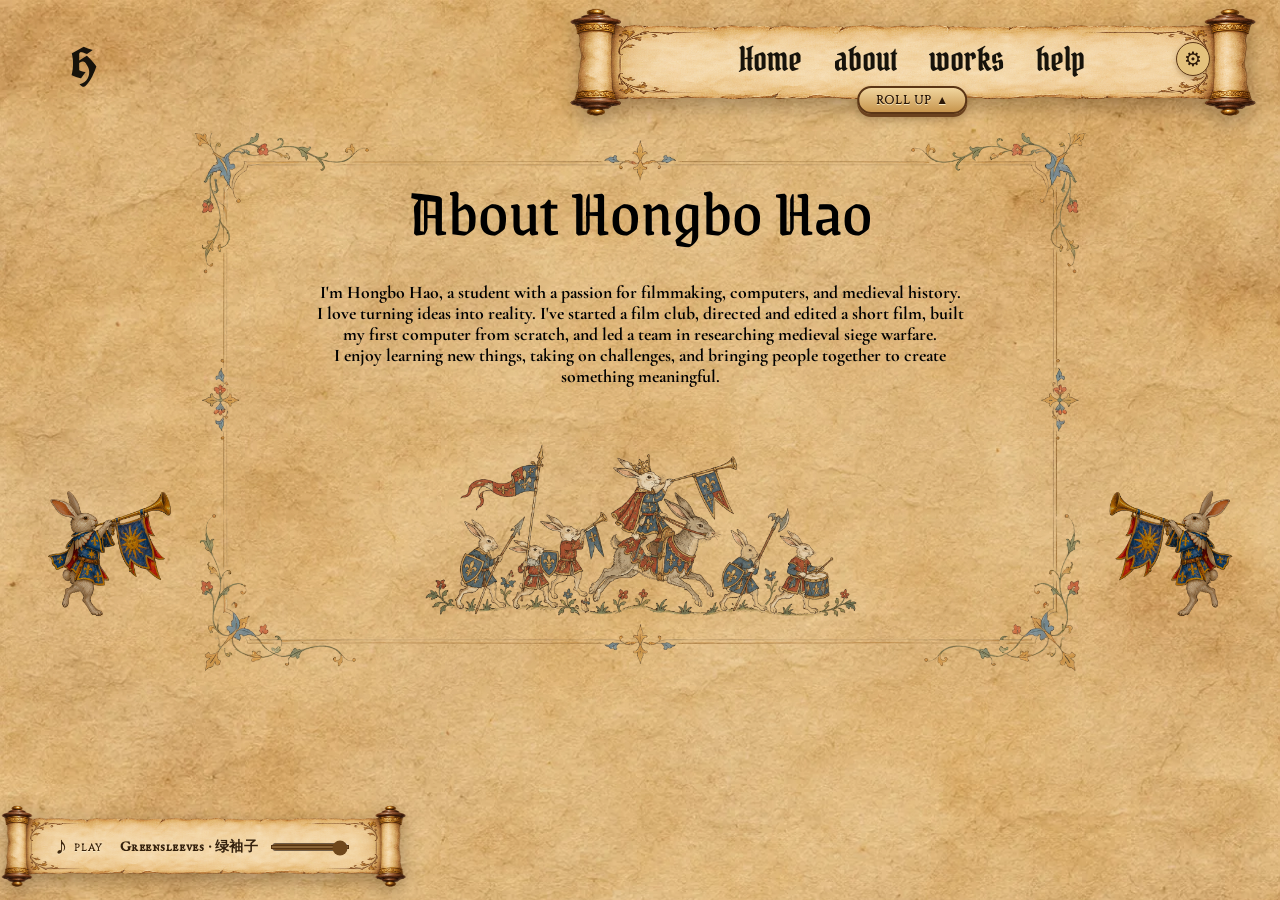
==== about.html @ 6d717a1a "Correct the Chinese name to Hongbo Hao" ====
<!doctype html>
<html lang="en"><head><meta charset="utf-8"><meta name="viewport" content="width=device-width, initial-scale=1"><title>About Hongbo Hao — Hongbo Hao</title><link rel="stylesheet" href="fonts.css"><link rel="stylesheet" href="styles.css?v=i18n-1"><script src="app.js?v=i18n-2" defer></script><link rel="icon" href="data:,"></head><body><a class="skip" href="#main">Skip to content</a><main id="main" class="page about"><div class="layer-123" data-node-id="25:239" data-name="Abuot">
      <div class="layer-124" data-node-id="25:240" data-name="33f301a4-1a51-49df-baac-290628748e28 1">
        <img alt="" class="layer-125" src="assets/611af.png" />
      </div>
      <nav aria-label="Main navigation"><a href="index.html" >Home</a><a href="about.html" aria-current="page">about</a><a href="works.html" >works</a><a href="help.html">help</a></nav>
      <h1 class="layer-127" data-node-id="25:242">
        About Hongbo Hao
      </h1>
      <p class="layer-128" data-node-id="25:243">
        CHAPTER I
      </p>
      <a class="monogram" href="index.html" aria-label="Hongbo Hao home">H</a>
      <div class="layer-130" data-node-id="25:245">
        <p class="layer-131">I'm Hongbo Hao, a student with a passion for filmmaking, computers, and medieval history.</p>
        <p class="layer-132">I love turning ideas into reality. I've started a film club, directed and edited a short film, built my first computer from scratch, and led a team in researching medieval siege warfare.</p>
        <p class="layer-133">I enjoy learning new things, taking on challenges, and bringing people together to create something meaningful.</p>
      </div>
      <div class="layer-134" data-node-id="25:246" data-name="048baac0-df72-4fe8-9746-76640566ebc2 1">
        <img alt="" class="layer-135" src="assets/a1c9e.png" />
      </div>
      <div class="layer-136" data-node-id="35:11" data-name="6d889ccf-bd89-4c49-9897-ac952f606859 1">
        <img alt="" class="layer-137" src="assets/65a6f.png" />
      </div>
      <div class="layer-138" data-node-id="35:15">
        <div class="layer-139">
          <div class="layer-140" data-name="6d889ccf-bd89-4c49-9897-ac952f606859 2">
            <img alt="" class="layer-141" src="assets/65a6f.png" />
          </div>
        </div>
      </div>
    </div></main><dialog id="project-dialog"><button class="close" aria-label="Close project">×</button><h2></h2><p></p><p class="note">More project material has not been supplied.</p></dialog></body></html>
---- fonts.css ----
@font-face {
  font-family: 'Cinzel';
  font-style: normal;
  font-weight: 400;
  src: url(assets/font-1.ttf) format('truetype');
}
@font-face {
  font-family: 'Cinzel Decorative';
  font-style: normal;
  font-weight: 400;
  src: url(assets/font-2.ttf) format('truetype');
}
@font-face {
  font-family: 'Cinzel Decorative';
  font-style: normal;
  font-weight: 700;
  src: url(assets/font-3.ttf) format('truetype');
}
@font-face {
  font-family: 'Cormorant Garamond';
  font-style: normal;
  font-weight: 700;
  src: url(assets/font-4.ttf) format('truetype');
}
@font-face {
  font-family: 'EB Garamond';
  font-style: normal;
  font-weight: 700;
  src: url(assets/font-5.ttf) format('truetype');
}
@font-face {
  font-family: 'Grenze';
  font-style: normal;
  font-weight: 700;
  src: url(assets/font-6.ttf) format('truetype');
}
@font-face {
  font-family: 'Grenze Gotisch';
  font-style: normal;
  font-weight: 400;
  src: url(assets/font-7.ttf) format('truetype');
}
@font-face {
  font-family: 'Grenze Gotisch';
  font-style: normal;
  font-weight: 700;
  src: url(assets/font-8.ttf) format('truetype');
}
@font-face {
  font-family: 'IM Fell English SC';
  font-style: normal;
  font-weight: 400;
  src: url(assets/font-9.ttf) format('truetype');
}
@font-face {
  font-family: 'Pirata One';
  font-style: normal;
  font-weight: 400;
  src: url(assets/font-10.ttf) format('truetype');
}
@font-face {
  font-family: 'UnifrakturCook';
  font-style: normal;
  font-weight: 700;
  src: url(assets/font-11.ttf) format('truetype');
}
---- styles.css ----
@import url('layers.css');
:root{--parchment:#e9d9b8;--edge:#d2b88f;--ink:#17130b;--gold:#86632a}*{box-sizing:border-box}html{background:var(--edge);scroll-behavior:smooth}body{margin:0;color:var(--ink)}p,h1,h2{margin:0}a{color:inherit;text-decoration:none}button,input{font:inherit}button,a,label{touch-action:manipulation}a:focus-visible,button:focus-visible,input:focus-visible{outline:3px solid #5a3516;outline-offset:5px}button{cursor:pointer}img{user-select:none}.page{container-type:inline-size;position:relative;width:100%;max-width:1800px;margin:auto;overflow:hidden;height:55.555556vw;max-height:1000px}.page>div:first-child{height:100%;background:linear-gradient(var(--edge),var(--parchment) 50%,var(--edge))}.page.home>div:first-child{background:linear-gradient(var(--parchment),var(--edge))}.page.film{height:104.166667vw;max-height:1875px}nav{position:absolute;z-index:3;display:flex;gap:2.8cqw;top:3.61cqw;right:7.1cqw;font:3.333333cqw 'Pirata One',serif;line-height:1.15}nav a:hover{text-decoration:underline;text-underline-offset:6px}.monogram{position:absolute;z-index:3;left:5.55cqw;top:2.77cqw;font:700 3.333333cqw 'UnifrakturCook',serif}.works nav{top:.97cqw}.works .monogram{top:.55cqw;left:3.47cqw}.home h1,.home [data-node-id="25:198"]{-webkit-text-stroke:.22cqw #fff;paint-order:stroke fill}.home [data-node-id="25:199"]{z-index:4}.home [data-node-id="25:199"]:hover{text-decoration:underline}.home-help-link{position:absolute;z-index:5;right:5.5cqw;bottom:3.1cqw;padding:.75cqw 1.1cqw;border:1px solid #5a3516;background:#ead8b2e8;font:700 clamp(11px,.9cqw,16px)/1.2 'Cinzel',serif;letter-spacing:.05em;box-shadow:0 6px 18px #56391220}.home-help-link:hover{background:#f2e4c6;text-decoration:underline;text-underline-offset:4px}.work-link{position:absolute;z-index:3;left:1%;width:98%;height:17.014cqw;border:0;background:transparent}.work-link:hover{background:#fff1}.work-one{top:4.792cqw}.work-two{top:21.806cqw}.work-three{top:38.819cqw}.works [data-node-id="25:259"] img,.works [data-node-id="25:260"] img,.works [data-node-id="25:261"] img{width:auto;height:auto;max-width:none;transform:scale(calc(100 / 1440));transform-origin:left center}
/* The SVG's intrinsic 101 × 16 geometry is preserved; its wrapper scales with the page. */
.works [data-node-id="25:259"],.works [data-node-id="25:260"],.works [data-node-id="25:261"]{scale:1}.works [data-node-id="25:259"] img,.works [data-node-id="25:260"] img,.works [data-node-id="25:261"] img{transform:none}
.video-trigger{position:absolute;z-index:5;left:45.3%;top:30.5cqw;width:9.4cqw;height:9.4cqw;border-radius:50%;border:0;background:transparent}.video-trigger:hover{box-shadow:0 0 0 4px #b98f40}.film [data-node-id="35:18"]{z-index:5}.skip{position:fixed;left:16px;top:-100px;z-index:20;background:#fff;padding:12px}.skip:focus{top:16px}.sr-only{position:absolute;width:1px;height:1px;overflow:hidden;clip-path:inset(50%)}dialog{max-width:min(720px,90vw);border:2px solid var(--gold);padding:36px;background:var(--parchment);box-shadow:0 20px 80px #0005;color:var(--ink)}dialog::backdrop{background:#1b150dd0}dialog h2{font:700 36px 'Grenze Gotisch',serif;margin:0 32px 14px 0}dialog p{font:20px/1.5 'Cormorant Garamond',serif;margin:12px 0}.close{position:absolute;right:12px;top:8px;border:0;background:transparent;font-size:32px}.note{opacity:.7}.file-label{display:inline-block;padding:12px 18px;border:1px solid var(--gold);cursor:pointer;font:18px 'Cinzel',serif}.file-label input{display:block;margin-top:12px;max-width:100%;font:14px system-ui}video{width:100%;margin-top:20px;background:#000;max-height:60vh}
@media(max-width:640px){
 .page{height:auto;min-height:100svh;max-height:none;overflow:hidden}.page>div:first-child{position:relative;height:100%;min-height:inherit}.page nav{top:22px;right:22px;gap:22px;font-size:26px}.page .monogram{left:22px;top:18px;font-size:32px}
 .home{height:calc(88cqw + 180px)}.home>div:first-child{padding-top:90px}.home>div:first-child>div{margin-top:90px}.home h1{top:calc(90px + 20cqw);width:98%;font-size:0}.home h1 span{font-size:9.7cqw}.home h1 span:nth-child(2){letter-spacing:3cqw}.home [data-node-id="25:198"]{top:calc(90px + 34cqw);font-size:3.5cqw;width:96%;letter-spacing:.15cqw}.home [data-node-id="25:199"]{top:calc(110px + 52cqw);font-size:14px;width:90%;letter-spacing:1px;min-height:44px;padding:10px}
 .about{height:780px}.about [data-node-id="25:243"]{top:93px;font-size:15px;width:80%;height:auto}.about [data-node-id="25:242"]{top:142px;font-size:46px;width:90%;height:auto}.about [data-node-id="25:245"]{top:224px;font-size:20px;line-height:1.4;width:76%;height:auto}.about [data-node-id="25:245"] p{line-height:1.4;margin-bottom:12px}.about [data-node-id="25:240"]{top:130px;width:98%;height:610px}.about [data-node-id="25:240"] img{object-fit:fill}.about [data-node-id="25:246"]{top:590px;width:76%;height:auto;aspect-ratio:529/226}.about [data-node-id="35:11"],.about [data-node-id="35:15"]{top:655px;width:65px;height:65px}.about [data-node-id="35:11"]{left:0}.about [data-node-id="35:15"]{left:auto;right:0}.about [data-node-id="35:15"]>div>div{width:65px;height:65px}
 .works{height:930px}.works [data-node-id="25:250"],.works [data-node-id="25:249"],.works [data-node-id="25:248"]{width:100%;height:270px;left:0}.works [data-node-id="25:250"]{top:90px}.works [data-node-id="25:249"]{top:360px}.works [data-node-id="25:248"]{top:630px}.works [data-node-id="25:250"] img,.works [data-node-id="25:249"] img,.works [data-node-id="25:248"] img{object-fit:fill}.works h2{width:78%;font-size:28px;height:auto}.works [data-node-id="25:253"]{top:150px}.works [data-node-id="25:254"]{top:420px}.works [data-node-id="25:255"]{top:690px}.works p{width:76%;font-size:14px;line-height:1.5;height:auto;left:50%}.works [data-node-id="25:256"]{top:234px}.works [data-node-id="25:257"]{top:504px}.works [data-node-id="25:258"]{top:774px}.work-link{height:270px}.work-one{top:90px}.work-two{top:360px}.work-three{top:630px}.works [data-node-id="25:259"],.works [data-node-id="25:260"],.works [data-node-id="25:261"]{left:auto;right:35px;width:101px}.works [data-node-id="25:259"]{top:126px}.works [data-node-id="25:260"]{top:396px}.works [data-node-id="25:261"]{top:666px}
 .film{height:1240px;max-height:none}.film [data-node-id="25:263"]{top:95px;font-size:40px;line-height:1.1;width:85%;height:auto}.film [data-node-id="25:267"]{top:195px;font-size:14px;line-height:1.4;width:80%;height:auto}.film [data-node-id="25:267"] span{letter-spacing:normal}.film [data-node-id="25:274"]{top:245px;left:5%;width:90%;height:auto;aspect-ratio:917/505}.video-trigger{top:calc(245px + 18cqw);left:43.5%;width:13cqw;height:13cqw}.film [data-node-id="35:18"]{top:30px;left:58px;font-size:24px;width:70px;height:40px}.film [data-node-id="35:17"]{top:43px;left:24px;width:68px;height:45px}.film [data-node-id="35:17"]>div>div{width:68px;height:45px}.film [data-node-id="37:2"],.film [data-node-id="37:3"]{top:430px;width:70px;height:70px}.film [data-node-id="37:2"]{left:8px}.film [data-node-id="37:3"]{left:auto;right:8px}.film [data-node-id="37:3"]>div>div{width:70px;height:70px}.film [data-node-id="25:264"],.film [data-node-id="25:265"],.film [data-node-id="25:266"]{width:96%;height:300px;left:50%}.film [data-node-id="25:264"]{top:460px}.film [data-node-id="25:265"]{top:680px}.film [data-node-id="25:266"]{top:900px}.film [data-node-id="25:268"],.film [data-node-id="25:269"],.film [data-node-id="25:270"]{font-size:18px;letter-spacing:2px;width:80%;height:auto}.film [data-node-id="25:268"]{top:552px}.film [data-node-id="25:269"]{top:772px}.film [data-node-id="25:270"]{top:992px}.film [data-node-id="25:271"],.film [data-node-id="25:272"],.film [data-node-id="25:273"]{font:17px/1.4 'IM FELL English SC',serif;letter-spacing:.6px;width:74%;height:auto}.film [data-node-id="25:271"]{top:585px}.film [data-node-id="25:272"]{top:805px}.film [data-node-id="25:273"]{top:1025px}.film [data-node-id="25:271"] span{letter-spacing:.6px;line-height:1.4}.film [data-node-id="25:280"],.film [data-node-id="25:289"],.film [data-node-id="25:306"]{position:relative;top:810px}.film [data-node-id="25:280"]>*,.film [data-node-id="25:289"]>*,.film [data-node-id="25:306"]>*{margin-top:810px}
}
@media(prefers-reduced-motion:reduce){html{scroll-behavior:auto}}
/* Match the regular weight used by the design's project titles. */
.works h2{font-weight:400}.film [data-node-id="25:271"]{font-weight:400}.film [data-node-id="25:267"] span{letter-spacing:normal}
.home>div:first-child{overflow:hidden}
@media(max-width:640px){
 .home>div:first-child{padding-top:0}.home>div:first-child>div{margin-top:90px}.home nav,.home .monogram{margin-top:0}.home h1{top:calc(90px + 20cqw)}
 .about{height:920px}.about [data-node-id="25:240"]{height:740px}.about [data-node-id="25:242"]{top:195px;font-size:42px}.about [data-node-id="25:245"]{top:270px;font-size:19px}.about [data-node-id="25:246"]{top:700px}.about [data-node-id="35:11"],.about [data-node-id="35:15"]{top:755px}
 .works [data-node-id="25:250"],.works [data-node-id="25:249"],.works [data-node-id="25:248"]{height:480px}.works [data-node-id="25:250"]{top:-20px}.works [data-node-id="25:249"]{top:250px}.works [data-node-id="25:248"]{top:520px}.works [data-node-id="25:259"]{top:135px}.works [data-node-id="25:260"]{top:405px}.works [data-node-id="25:261"]{top:675px}.works [data-node-id="25:253"]{top:165px}.works [data-node-id="25:254"]{top:435px}.works [data-node-id="25:255"]{top:705px}.works h2{font-size:26px}
 .page.film{height:1240px;max-height:none}.film [data-node-id="25:264"],.film [data-node-id="25:265"],.film [data-node-id="25:266"]{height:430px}.film [data-node-id="25:264"]{top:400px}.film [data-node-id="25:265"]{top:620px}.film [data-node-id="25:266"]{top:840px}.film [data-node-id="25:264"] img,.film [data-node-id="25:265"] img,.film [data-node-id="25:266"] img{object-fit:fill}
 .film [data-node-id="25:280"],.film [data-node-id="25:289"],.film [data-node-id="25:306"]{position:static}.film [data-node-id="25:280"]>*,.film [data-node-id="25:289"]>*,.film [data-node-id="25:306"]>*{margin-top:0}
}
@media(max-width:640px){
 .home>div:first-child{top:max(120px,20vh);height:55.56cqw;min-height:0;overflow:hidden;background:transparent!important}.home>div:first-child>div{margin-top:0}.home{background:linear-gradient(var(--parchment),var(--edge))}.home h1{top:20cqw}.home [data-node-id="25:198"]{top:34cqw}.home [data-node-id="25:199"]{top:calc(max(120px,20vh) + 60cqw)}
}
@media(max-width:360px){.about{height:1030px}.about [data-node-id="25:240"]{height:850px}.about [data-node-id="25:242"]{font-size:36px}.about [data-node-id="25:246"]{top:805px}.about [data-node-id="35:11"],.about [data-node-id="35:15"]{top:850px}.film [data-node-id="25:271"],.film [data-node-id="25:272"],.film [data-node-id="25:273"]{font-size:15px;line-height:1.35}.works h2{font-size:23px}.works p{font-size:13px}}
@media(max-width:640px){.home>div:first-child{top:max(100px,14vh);transform:scale(1.5);transform-origin:50% 0}.home [data-node-id="25:199"]{top:calc(max(100px,14vh) + 90cqw)}}
@media(max-width:640px){
 .film [data-node-id="25:282"]{top:calc(1240px - 22.222cqw)}.film [data-node-id="25:283"]{top:calc(1240px - 4.375cqw)}.film [data-node-id="25:284"]{top:calc(1240px - 29.236cqw)}.film [data-node-id="25:291"]{top:calc(1240px - 21.181cqw)}.film [data-node-id="25:292"]{top:calc(1240px - 29.514cqw)}.film [data-node-id="25:293"]{top:calc(1240px - 4.306cqw)}.film [data-node-id="25:307"]{top:calc(1240px - 6.25cqw)}.film [data-node-id="25:308"],.film [data-node-id="25:310"],.film [data-node-id="25:311"]{top:calc(1240px - 4.931cqw)}.film [data-node-id="25:309"]{top:calc(1240px - 4.861cqw)}
 .film [data-node-id="25:296"]{top:110px;height:380px}.film [data-node-id="25:297"]{top:490px}.film [data-node-id="25:295"]{top:506px}.film [data-node-id="25:298"]{top:545px;height:300px}.film [data-node-id="25:299"]{top:845px;height:280px}.film [data-node-id="25:314"]{top:110px;height:380px}.film [data-node-id="25:315"]{top:490px}.film [data-node-id="25:313"]{top:507px}.film [data-node-id="25:316"]{top:550px;height:300px}.film [data-node-id="25:317"]{top:850px;height:275px}.film [data-node-id="25:314"]>div>div,.film [data-node-id="25:316"]>div>div,.film [data-node-id="25:317"]>div>div{height:inherit}.film [data-node-id="25:314"]>div,.film [data-node-id="25:316"]>div,.film [data-node-id="25:317"]>div{height:100%}
}

/* How I can help page */
.help-page{min-height:100vh;background:linear-gradient(180deg,var(--edge),var(--parchment) 16%,#efe2c7 72%,var(--edge));padding:150px clamp(24px,7vw,120px) 72px;position:relative;overflow:hidden}
.help-page::before,.help-page::after{content:"";position:absolute;width:290px;height:290px;border:2px solid #6d4b20;border-radius:50%;opacity:.16;pointer-events:none}.help-page::before{top:-150px;left:-100px;box-shadow:0 0 0 28px transparent,0 0 0 30px #6d4b20}.help-page::after{right:-120px;bottom:-170px;box-shadow:0 0 0 28px transparent,0 0 0 30px #6d4b20}
.help-page nav{position:absolute;top:50px;right:clamp(24px,7vw,120px);font-size:clamp(25px,3vw,48px)}.help-page .monogram{top:42px;left:clamp(24px,7vw,120px);font-size:clamp(32px,3vw,48px)}
.help-hero{max-width:1050px;margin:0 auto 70px;text-align:center;position:relative;z-index:1}.help-kicker{font:700 clamp(14px,1.3vw,19px) 'Cinzel',serif;letter-spacing:.24em;margin-bottom:20px}.help-hero h1{font:700 clamp(58px,8vw,122px)/.9 'Grenze Gotisch',serif;letter-spacing:.015em;margin-bottom:28px}.help-intro,.help-intro-zh{max-width:760px;margin:0 auto;font:clamp(20px,2vw,30px)/1.35 'IM FELL English SC',serif}.help-intro-zh{margin-top:10px;font-family:'Noto Serif SC','SimSun',serif;font-size:clamp(16px,1.5vw,23px)}
.help-offers{max-width:1180px;margin:0 auto;display:grid;gap:34px;position:relative;z-index:1}.help-card{border:1px solid #80602f;background:#ead8b2cc;box-shadow:0 18px 50px #5639121a;padding:clamp(28px,4vw,58px);display:grid;grid-template-columns:100px 1fr;column-gap:30px}.help-number{font:700 72px/1 'Grenze Gotisch',serif;color:#6d4b20;text-align:center}.help-card-heading{max-width:850px}.help-eyebrow{font:700 14px/1.4 'Cinzel',serif;letter-spacing:.13em;margin-bottom:12px}.help-card h2{font:700 clamp(38px,5vw,68px)/1 'Grenze Gotisch',serif;margin-bottom:20px}.help-summary{font:23px/1.45 'Cormorant Garamond',serif;max-width:800px}.help-summary[lang]{font-family:'Noto Serif SC','SimSun',serif;font-size:17px;margin-top:7px}
.help-card details{grid-column:2;margin-top:28px;border-top:1px solid #9c7b49;padding-top:20px}.help-card summary{font:700 17px/1.5 'Cinzel',serif;letter-spacing:.04em;cursor:pointer;list-style:none;display:flex;justify-content:space-between;gap:16px}.help-card summary::-webkit-details-marker{display:none}.help-card summary::after{content:"+";font-size:26px;line-height:1}.help-card details[open] summary::after{content:"−"}.help-card summary span{font-family:'Noto Serif SC','SimSun',serif;font-weight:400;letter-spacing:0;margin-left:auto}.help-detail-grid{display:grid;grid-template-columns:1fr 1fr;gap:28px 42px;padding-top:30px}.help-detail-grid h3{font:700 16px/1.4 'Cinzel',serif;letter-spacing:.05em;margin:0 0 8px}.help-detail-grid p{font:18px/1.5 'Cormorant Garamond',serif}.help-detail-grid p[lang]{font:15px/1.7 'Noto Serif SC','SimSun',serif;margin-top:5px}
.help-footer{text-align:center;position:relative;z-index:1;margin:68px auto 0;font:22px/1.5 'IM FELL English SC',serif}.help-footer p[lang]{font:16px/1.6 'Noto Serif SC','SimSun',serif}.help-footer a{display:inline-block;margin-top:20px;border-bottom:1px solid;padding-bottom:4px;font:700 15px 'Cinzel',serif;letter-spacing:.06em}
@media(max-width:760px){.help-page{padding:110px 20px 50px}.help-page nav{top:24px;right:18px;gap:14px;font-size:21px}.help-page .monogram{top:18px;left:18px;font-size:30px}.help-hero{margin-bottom:42px}.help-card{grid-template-columns:48px 1fr;padding:25px 20px;column-gap:14px}.help-number{font-size:46px}.help-card details{grid-column:1/-1}.help-card summary{font-size:14px}.help-detail-grid{grid-template-columns:1fr;gap:24px}.help-summary{font-size:20px}.help-eyebrow{font-size:11px}.help-footer{margin-top:48px}}
@media(max-width:760px){
 .help-page{padding-left:16px;padding-right:16px}
 .help-page nav{left:70px;right:16px;top:24px;gap:10px;justify-content:flex-end;font-size:16px}
 .help-hero h1{font-size:48px;line-height:.95;overflow-wrap:anywhere}
 .help-intro{font-size:18px}.help-intro-zh{font-size:15px}
 .help-card{display:block;padding:24px 18px}.help-number{text-align:left;margin-bottom:8px}
 .help-card-heading,.help-card details{min-width:0}.help-card h2{font-size:36px;overflow-wrap:anywhere}
 .help-card details{margin-top:24px}.help-card summary{gap:8px}.help-card summary span{white-space:nowrap}
}
@media(max-width:640px){.home{height:calc(88cqw + 235px)}.home-help-link{right:50%;bottom:auto;top:calc(max(100px,14vh) + 90cqw + 58px);transform:translateX(50%);padding:10px 13px;font-size:12px;white-space:nowrap}}

/* Reuse the homepage sword as the site cursor; touch devices keep their native behavior. */
html,body,body *{cursor:url('assets/sword-cursor.png?v=user-sword-2') 3 3,default!important}

/* Collapsible medieval scroll navigation (open by default). */
.scroll-nav{position:absolute;z-index:14;top:8px;right:22px;width:clamp(430px,54vw,760px);height:112px;display:grid;place-items:center;transition:width .38s ease,height .38s ease;isolation:isolate}
.scroll-nav::before{content:"";position:absolute;inset:0;background:url('assets/nav-scroll.png') center/100% 100% no-repeat;filter:drop-shadow(0 8px 10px #27170655);z-index:-1}
.page .scroll-nav nav,.help-page .scroll-nav nav{position:static;display:flex;justify-content:center;align-items:center;gap:clamp(20px,2.5vw,42px);padding:0 11% 8px;font:clamp(24px,2.6vw,40px)/1 'Pirata One',serif;opacity:1;visibility:visible;transition:opacity .18s ease .18s;white-space:nowrap}
.scroll-nav-toggle{position:absolute;left:50%;bottom:6px;transform:translateX(-50%);border:2px solid #5a3516;border-radius:18px;background:linear-gradient(#f1d69f,#c7954d);color:#2b1808;padding:6px 16px;font:700 12px/1 'Noto Serif SC','Cinzel',serif;letter-spacing:.08em;white-space:nowrap;box-shadow:0 3px 0 #6b421e,0 6px 10px #2a17063d;text-shadow:0 1px #f8e7bd;transition:filter .18s ease,transform .18s ease}
.scroll-nav-toggle:hover{filter:brightness(1.1);transform:translateX(-50%) translateY(-1px)}
.scroll-nav-toggle:active{transform:translateX(-50%) translateY(2px);box-shadow:0 1px 0 #6b421e,0 3px 6px #2a170638}
.language-settings-button{position:absolute;z-index:5;right:7%;top:34px;width:34px;height:34px;border:1px solid #5a3516;border-radius:50%;background:#e4c27d;color:#2b1808;display:grid;place-items:center;padding:0;font-size:20px;line-height:1;box-shadow:0 2px 5px #2a170640;transition:transform .18s ease,filter .18s ease}
.language-settings-button:hover{filter:brightness(1.1);transform:rotate(22deg)}
.language-menu{position:absolute;right:4%;top:78px;z-index:20;width:190px;padding:14px;border:2px solid #6b421e;background:#ead4a3 url('assets/aged-paper-user.webp?v=paper-bg-4') center/cover;color:#2b1808;box-shadow:0 10px 24px #1d100752;text-align:center}
.language-menu[hidden]{display:none}.language-menu strong{display:block;margin-bottom:10px;font:700 13px 'Noto Serif SC','Cinzel',serif}.language-menu button{width:48%;border:1px solid #765326;background:#f0ddb3;color:#33200d;padding:7px 5px;font:700 13px 'Noto Serif SC','Cinzel',serif}.language-menu button+button{margin-left:4%}.language-menu button.is-active{background:#6a421e;color:#f8e6bd}
.scroll-nav.is-collapsed .language-settings-button{opacity:0;visibility:hidden;pointer-events:none}
.scroll-nav.is-collapsed{width:132px;height:54px}
.scroll-nav.is-collapsed nav{opacity:0!important;visibility:hidden!important;pointer-events:none;transition-delay:0s}
.scroll-nav.is-collapsed .scroll-nav-toggle{bottom:18px;font-size:11px}
@media(max-width:640px){.scroll-nav{top:10px;right:8px;width:calc(100% - 70px);height:82px}.page .scroll-nav nav,.help-page .scroll-nav nav{gap:14px;padding:0 10% 7px;font-size:18px}.scroll-nav-toggle{bottom:3px;padding:5px 12px;font-size:10px}.scroll-nav.is-collapsed{width:128px;height:52px}.scroll-nav.is-collapsed .scroll-nav-toggle{bottom:14px;font-size:10px}.help-page{padding-top:150px}}

/* Persistent background music controls. */
.music-player{position:fixed;z-index:30;left:18px;bottom:18px;display:flex;align-items:center;gap:10px;min-height:48px;padding:7px 13px 7px 8px;border:1px solid #6d4b20;border-radius:5px;background:linear-gradient(135deg,#f0e0bded,#d7bd8ded);box-shadow:0 7px 24px #24150559;color:#33200d;backdrop-filter:blur(4px)}
.music-toggle{display:flex;align-items:center;gap:6px;border:1px solid #765326;border-radius:3px;background:#ead5aa;color:#33200d;padding:7px 9px;font:700 10px/1 'Cinzel',serif;letter-spacing:.08em}
.music-icon{font:25px/1 'IM FELL English SC',serif;transition:transform .35s ease}.music-player.is-playing .music-icon{transform:rotate(-12deg) scale(1.08)}
.music-title{font:700 12px/1.2 'Cinzel',serif;letter-spacing:.04em;white-space:nowrap}.music-volume{width:78px;accent-color:#765326}
@media(max-width:640px){.music-player{left:8px;bottom:8px;gap:7px;min-height:42px;padding:5px 8px 5px 5px}.music-toggle{padding:5px 7px}.music-action,.music-title{display:none}.music-icon{font-size:23px}.music-volume{width:64px}}

/* Aged parchment skin for content surfaces and controls. */
html,body{min-height:100%;background-color:#d0aa70;background-image:url('assets/aged-paper-user.webp?v=paper-bg-4');background-position:top center;background-size:100% auto;background-repeat:repeat-y;background-attachment:scroll}
body{min-height:100vh}
.page>div:first-child{background-color:transparent!important;background-image:none!important}
.page>div:first-child::after{content:"";position:absolute;inset:0;z-index:2;background:url('assets/aged-paper-user.webp?v=paper-bg-3') center/640px 640px repeat;mix-blend-mode:multiply;opacity:.08;pointer-events:none}
.help-page{background-color:transparent;background-image:none!important}
.single-page-site{overflow-x:hidden}
.single-page-site .scroll-nav{position:fixed}
.single-page-site .page,.single-page-site .help-page{scroll-margin-top:105px}
.single-page-site #film{margin-top:0}
.lang-en .help-page [lang="zh-CN"]{display:none!important}
.lang-zh .help-page .help-intro:not([lang]),.lang-zh .help-page .help-summary:not([lang]),.lang-zh .help-page .help-detail-grid p:not([lang]),.lang-zh .help-page .help-footer>p:not([lang]){display:none!important}
.lang-zh .help-page [lang="zh-CN"]{display:block}.lang-zh .help-page summary [lang="zh-CN"]{display:inline}
@media(max-width:640px){.language-settings-button{right:7%;top:23px;width:28px;height:28px;font-size:17px}.language-menu{right:0;top:66px;width:174px}.single-page-site #home,.single-page-site #home>div:first-child{background-color:#d0aa70!important;background-image:url('assets/aged-paper-user.webp?v=paper-bg-4')!important;background-position:top center!important;background-size:100% auto!important;background-repeat:repeat-y!important}}
.help-offers{gap:58px}
.help-card{position:relative;isolation:isolate;border:0;background:transparent;box-shadow:none;padding:clamp(72px,6vw,96px) clamp(42px,5vw,74px) clamp(78px,6vw,100px)}
.help-card::before{content:"";position:absolute;z-index:-1;inset:-22px -28px;background:url('assets/parchment-panel.webp?v=vintage-1') center/100% 100% no-repeat;filter:drop-shadow(0 18px 20px #3d250638);pointer-events:none}
.help-card details{border-color:#8a6335}
.home-help-link,.file-label{border:0;background:url('assets/nav-scroll.png') center/100% 100% no-repeat;box-shadow:none;padding:16px 30px}
.home-help-link:hover{background:url('assets/nav-scroll.png') center/100% 100% no-repeat;filter:brightness(1.06)}
dialog{border:0;background:transparent url('assets/parchment-panel.webp?v=vintage-1') center/100% 100% no-repeat;padding:88px 76px 92px;filter:drop-shadow(0 20px 32px #140b0470)}
.music-player{isolation:isolate;border:0;border-radius:0;background:transparent;box-shadow:none;backdrop-filter:none;padding:16px 38px 16px 30px}
.music-player::before{content:"";position:absolute;z-index:-1;inset:-8px -18px;background:url('assets/nav-scroll.png') center/100% 100% no-repeat;filter:drop-shadow(0 7px 10px #24150555);pointer-events:none}
.music-toggle{border:0;border-radius:0;background:transparent;padding:6px 7px;color:#3e260e;text-shadow:0 1px #f7e7c5}
.music-title{font-family:'IM FELL English SC','Noto Serif SC',serif;font-size:14px}.music-volume{height:18px;accent-color:#6f481c}.music-volume::-webkit-slider-runnable-track{height:4px;background:#8b6536;border:1px solid #553412}.music-volume::-webkit-slider-thumb{margin-top:-6px}.music-volume::-moz-range-track{height:4px;background:#8b6536;border:1px solid #553412}
@media(max-width:760px){.help-offers{gap:42px}.help-card{padding:65px 28px 72px}.help-card::before{inset:-12px -10px}}
@media(max-width:640px){.music-player{padding:12px 24px 12px 20px}.music-player::before{inset:-5px -12px}.home-help-link{padding:14px 25px}}
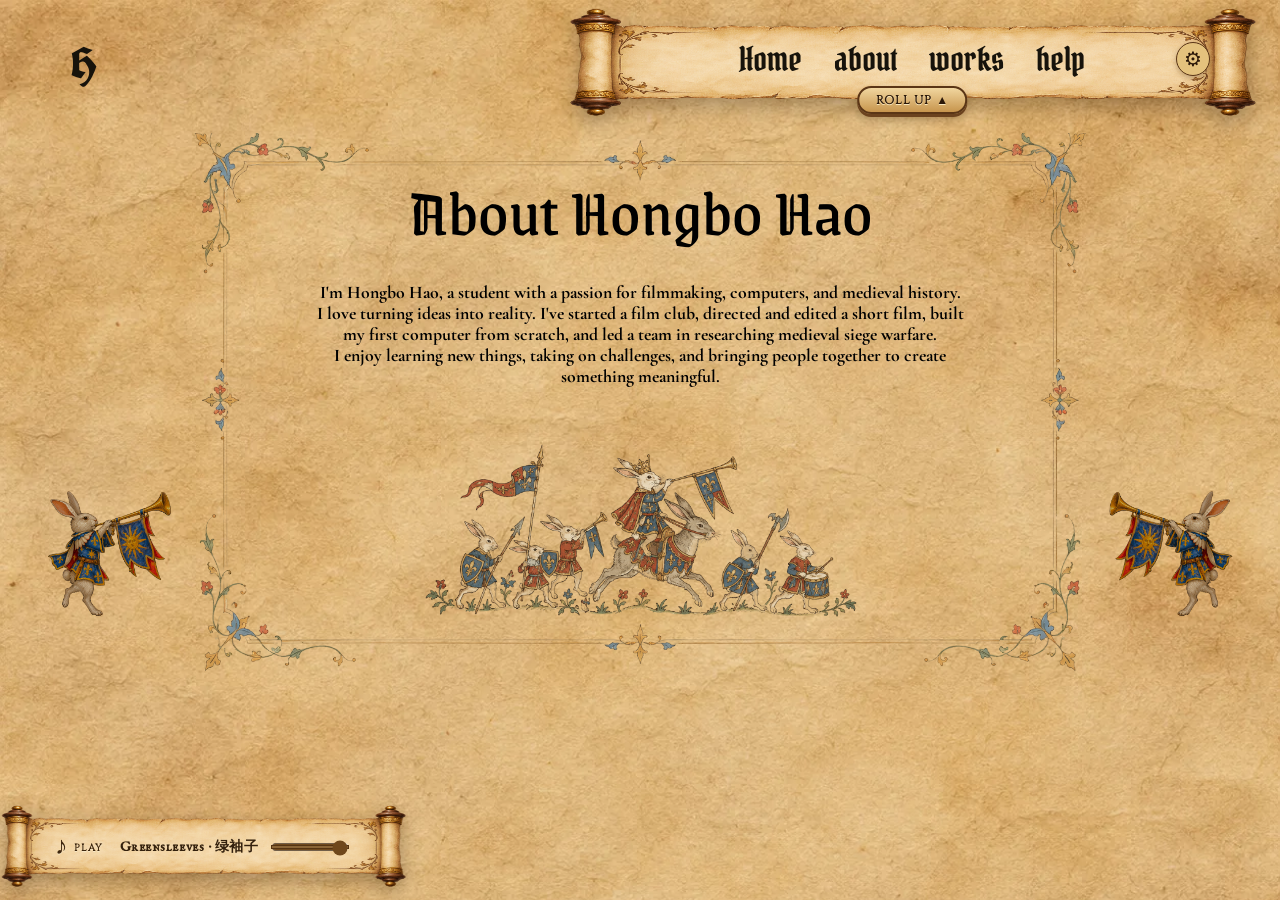
==== commit 98f64d6d: "Unify parchment and keep music playing in film view" ====
--- a/about.html
+++ b/about.html
@@ -1,5 +1,5 @@
 <!doctype html>
-<html lang="en"><head><meta charset="utf-8"><meta name="viewport" content="width=device-width, initial-scale=1"><title>About Hongbo Hao — Hongbo Hao</title><link rel="stylesheet" href="fonts.css"><link rel="stylesheet" href="styles.css?v=i18n-1"><script src="app.js?v=i18n-2" defer></script><link rel="icon" href="data:,"></head><body><a class="skip" href="#main">Skip to content</a><main id="main" class="page about"><div class="layer-123" data-node-id="25:239" data-name="Abuot">
+<html lang="en"><head><meta charset="utf-8"><meta name="viewport" content="width=device-width, initial-scale=1"><title>About Hongbo Hao — Hongbo Hao</title><link rel="stylesheet" href="fonts.css"><link rel="stylesheet" href="styles.css?v=candle-4"><script src="app.js?v=candle-4" defer></script><link rel="icon" href="data:,"></head><body><a class="skip" href="#main">Skip to content</a><main id="main" class="page about"><div class="layer-123" data-node-id="25:239" data-name="Abuot">
       <div class="layer-124" data-node-id="25:240" data-name="33f301a4-1a51-49df-baac-290628748e28 1">
         <img alt="" class="layer-125" src="assets/611af.png" />
       </div>
--- a/styles.css
+++ b/styles.css
@@ -1,4 +1,5 @@
 @import url('layers.css');
+@import url('candle.css?v=candle-4');
 :root{--parchment:#e9d9b8;--edge:#d2b88f;--ink:#17130b;--gold:#86632a}*{box-sizing:border-box}html{background:var(--edge);scroll-behavior:smooth}body{margin:0;color:var(--ink)}p,h1,h2{margin:0}a{color:inherit;text-decoration:none}button,input{font:inherit}button,a,label{touch-action:manipulation}a:focus-visible,button:focus-visible,input:focus-visible{outline:3px solid #5a3516;outline-offset:5px}button{cursor:pointer}img{user-select:none}.page{container-type:inline-size;position:relative;width:100%;max-width:1800px;margin:auto;overflow:hidden;height:55.555556vw;max-height:1000px}.page>div:first-child{height:100%;background:linear-gradient(var(--edge),var(--parchment) 50%,var(--edge))}.page.home>div:first-child{background:linear-gradient(var(--parchment),var(--edge))}.page.film{height:104.166667vw;max-height:1875px}nav{position:absolute;z-index:3;display:flex;gap:2.8cqw;top:3.61cqw;right:7.1cqw;font:3.333333cqw 'Pirata One',serif;line-height:1.15}nav a:hover{text-decoration:underline;text-underline-offset:6px}.monogram{position:absolute;z-index:3;left:5.55cqw;top:2.77cqw;font:700 3.333333cqw 'UnifrakturCook',serif}.works nav{top:.97cqw}.works .monogram{top:.55cqw;left:3.47cqw}.home h1,.home [data-node-id="25:198"]{-webkit-text-stroke:.22cqw #fff;paint-order:stroke fill}.home [data-node-id="25:199"]{z-index:4}.home [data-node-id="25:199"]:hover{text-decoration:underline}.home-help-link{position:absolute;z-index:5;right:5.5cqw;bottom:3.1cqw;padding:.75cqw 1.1cqw;border:1px solid #5a3516;background:#ead8b2e8;font:700 clamp(11px,.9cqw,16px)/1.2 'Cinzel',serif;letter-spacing:.05em;box-shadow:0 6px 18px #56391220}.home-help-link:hover{background:#f2e4c6;text-decoration:underline;text-underline-offset:4px}.work-link{position:absolute;z-index:3;left:1%;width:98%;height:17.014cqw;border:0;background:transparent}.work-link:hover{background:#fff1}.work-one{top:4.792cqw}.work-two{top:21.806cqw}.work-three{top:38.819cqw}.works [data-node-id="25:259"] img,.works [data-node-id="25:260"] img,.works [data-node-id="25:261"] img{width:auto;height:auto;max-width:none;transform:scale(calc(100 / 1440));transform-origin:left center}
 /* The SVG's intrinsic 101 × 16 geometry is preserved; its wrapper scales with the page. */
 .works [data-node-id="25:259"],.works [data-node-id="25:260"],.works [data-node-id="25:261"]{scale:1}.works [data-node-id="25:259"] img,.works [data-node-id="25:260"] img,.works [data-node-id="25:261"] img{transform:none}
@@ -22,7 +23,7 @@
  .film [data-node-id="25:280"],.film [data-node-id="25:289"],.film [data-node-id="25:306"]{position:static}.film [data-node-id="25:280"]>*,.film [data-node-id="25:289"]>*,.film [data-node-id="25:306"]>*{margin-top:0}
 }
 @media(max-width:640px){
- .home>div:first-child{top:max(120px,20vh);height:55.56cqw;min-height:0;overflow:hidden;background:transparent!important}.home>div:first-child>div{margin-top:0}.home{background:linear-gradient(var(--parchment),var(--edge))}.home h1{top:20cqw}.home [data-node-id="25:198"]{top:34cqw}.home [data-node-id="25:199"]{top:calc(max(120px,20vh) + 60cqw)}
+ .home>div:first-child{top:max(120px,20vh);height:55.56cqw;min-height:0;overflow:hidden;background:transparent!important}.home>div:first-child>div{margin-top:0}.home{background:transparent}.home h1{top:20cqw}.home [data-node-id="25:198"]{top:34cqw}.home [data-node-id="25:199"]{top:calc(max(120px,20vh) + 60cqw)}
 }
 @media(max-width:360px){.about{height:1030px}.about [data-node-id="25:240"]{height:850px}.about [data-node-id="25:242"]{font-size:36px}.about [data-node-id="25:246"]{top:805px}.about [data-node-id="35:11"],.about [data-node-id="35:15"]{top:850px}.film [data-node-id="25:271"],.film [data-node-id="25:272"],.film [data-node-id="25:273"]{font-size:15px;line-height:1.35}.works h2{font-size:23px}.works p{font-size:13px}}
 @media(max-width:640px){.home>div:first-child{top:max(100px,14vh);transform:scale(1.5);transform-origin:50% 0}.home [data-node-id="25:199"]{top:calc(max(100px,14vh) + 90cqw)}}
@@ -82,16 +83,15 @@
 html,body{min-height:100%;background-color:#d0aa70;background-image:url('assets/aged-paper-user.webp?v=paper-bg-4');background-position:top center;background-size:100% auto;background-repeat:repeat-y;background-attachment:scroll}
 body{min-height:100vh}
 .page>div:first-child{background-color:transparent!important;background-image:none!important}
-.page>div:first-child::after{content:"";position:absolute;inset:0;z-index:2;background:url('assets/aged-paper-user.webp?v=paper-bg-3') center/640px 640px repeat;mix-blend-mode:multiply;opacity:.08;pointer-events:none}
+.page>div:first-child::after{content:none}
 .help-page{background-color:transparent;background-image:none!important}
 .single-page-site{overflow-x:hidden}
 .single-page-site .scroll-nav{position:fixed}
 .single-page-site .page,.single-page-site .help-page{scroll-margin-top:105px}
-.single-page-site #film{margin-top:0}
 .lang-en .help-page [lang="zh-CN"]{display:none!important}
 .lang-zh .help-page .help-intro:not([lang]),.lang-zh .help-page .help-summary:not([lang]),.lang-zh .help-page .help-detail-grid p:not([lang]),.lang-zh .help-page .help-footer>p:not([lang]){display:none!important}
 .lang-zh .help-page [lang="zh-CN"]{display:block}.lang-zh .help-page summary [lang="zh-CN"]{display:inline}
-@media(max-width:640px){.language-settings-button{right:7%;top:23px;width:28px;height:28px;font-size:17px}.language-menu{right:0;top:66px;width:174px}.single-page-site #home,.single-page-site #home>div:first-child{background-color:#d0aa70!important;background-image:url('assets/aged-paper-user.webp?v=paper-bg-4')!important;background-position:top center!important;background-size:100% auto!important;background-repeat:repeat-y!important}}
+@media(max-width:640px){.language-settings-button{right:7%;top:23px;width:28px;height:28px;font-size:17px}.language-menu{right:0;top:66px;width:174px}}
 .help-offers{gap:58px}
 .help-card{position:relative;isolation:isolate;border:0;background:transparent;box-shadow:none;padding:clamp(72px,6vw,96px) clamp(42px,5vw,74px) clamp(78px,6vw,100px)}
 .help-card::before{content:"";position:absolute;z-index:-1;inset:-22px -28px;background:url('assets/parchment-panel.webp?v=vintage-1') center/100% 100% no-repeat;filter:drop-shadow(0 18px 20px #3d250638);pointer-events:none}
@@ -105,3 +105,4 @@
 .music-title{font-family:'IM FELL English SC','Noto Serif SC',serif;font-size:14px}.music-volume{height:18px;accent-color:#6f481c}.music-volume::-webkit-slider-runnable-track{height:4px;background:#8b6536;border:1px solid #553412}.music-volume::-webkit-slider-thumb{margin-top:-6px}.music-volume::-moz-range-track{height:4px;background:#8b6536;border:1px solid #553412}
 @media(max-width:760px){.help-offers{gap:42px}.help-card{padding:65px 28px 72px}.help-card::before{inset:-12px -10px}}
 @media(max-width:640px){.music-player{padding:12px 24px 12px 20px}.music-player::before{inset:-5px -12px}.home-help-link{padding:14px 25px}}
+.upload-policy{margin-top:18px;padding:22px 24px;border:1px solid #8b6536;background:#ead5aa99;text-align:center}.upload-policy>span{display:block;font-size:32px;color:#6f481c}.upload-policy strong{display:block;margin:8px 0;font:700 18px 'Cinzel',serif;letter-spacing:.06em}.upload-policy p{font-size:18px}.lang-en .upload-policy [lang="zh-CN"]{display:none}.lang-zh .upload-policy p:not([lang]){display:none}
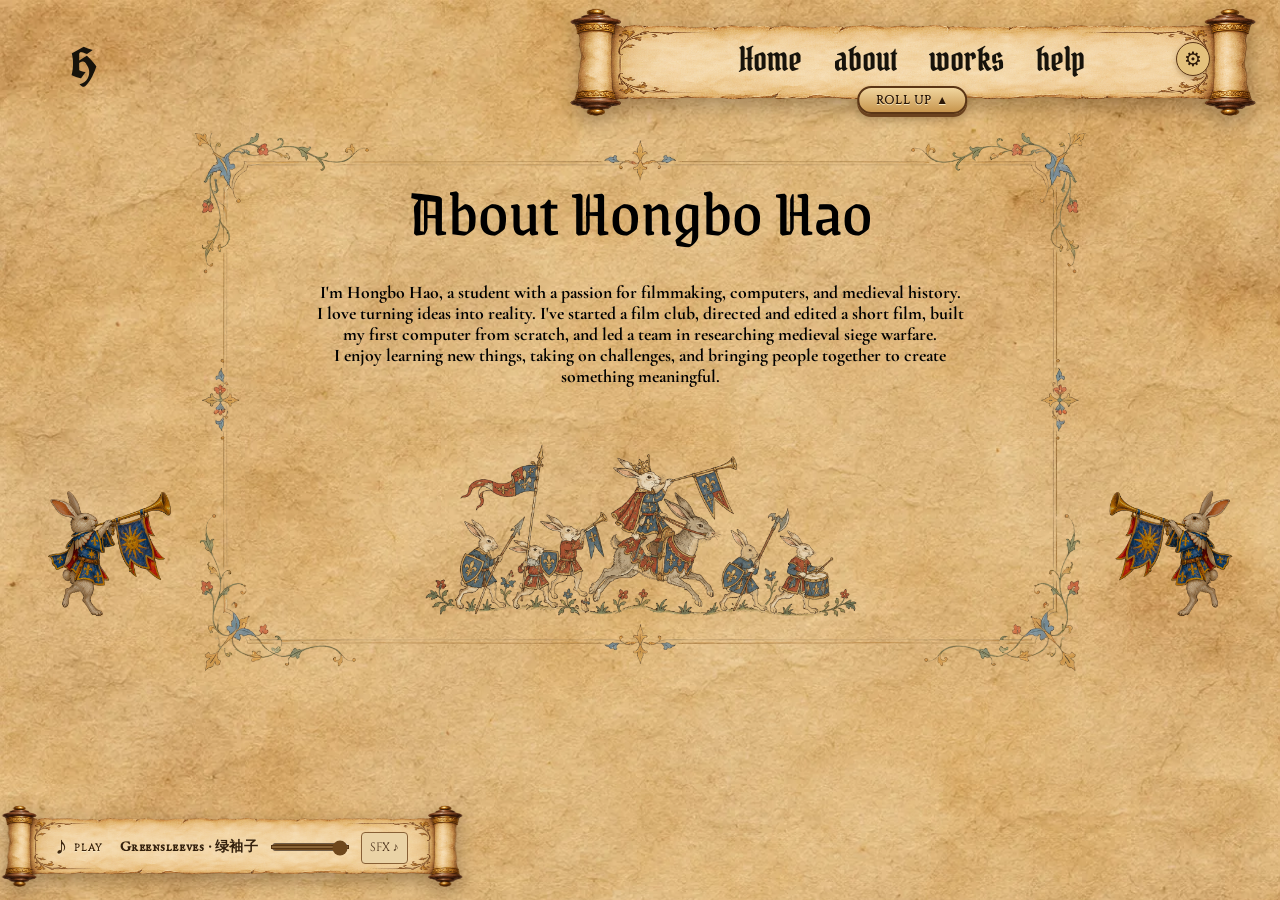
==== commit c7ea95c9: "Add paper candle and fencing sound effects" ====
--- a/about.html
+++ b/about.html
@@ -1,5 +1,5 @@
 <!doctype html>
-<html lang="en"><head><meta charset="utf-8"><meta name="viewport" content="width=device-width, initial-scale=1"><title>About Hongbo Hao — Hongbo Hao</title><link rel="stylesheet" href="fonts.css"><link rel="stylesheet" href="styles.css?v=candle-4"><script src="app.js?v=candle-4" defer></script><link rel="icon" href="data:,"></head><body><a class="skip" href="#main">Skip to content</a><main id="main" class="page about"><div class="layer-123" data-node-id="25:239" data-name="Abuot">
+<html lang="en"><head><meta charset="utf-8"><meta name="viewport" content="width=device-width, initial-scale=1"><title>About Hongbo Hao — Hongbo Hao</title><link rel="stylesheet" href="fonts.css"><link rel="stylesheet" href="styles.css?v=sfx-1"><script src="app.js?v=sfx-1" defer></script><link rel="icon" href="data:,"></head><body><a class="skip" href="#main">Skip to content</a><main id="main" class="page about"><div class="layer-123" data-node-id="25:239" data-name="Abuot">
       <div class="layer-124" data-node-id="25:240" data-name="33f301a4-1a51-49df-baac-290628748e28 1">
         <img alt="" class="layer-125" src="assets/611af.png" />
       </div>
--- a/styles.css
+++ b/styles.css
@@ -1,4 +1,6 @@
 @import url('layers.css');
+@import url('sounds.css?v=sfx-1');
+@import url('duel.css?v=duel-2');
 @import url('candle.css?v=candle-4');
 :root{--parchment:#e9d9b8;--edge:#d2b88f;--ink:#17130b;--gold:#86632a}*{box-sizing:border-box}html{background:var(--edge);scroll-behavior:smooth}body{margin:0;color:var(--ink)}p,h1,h2{margin:0}a{color:inherit;text-decoration:none}button,input{font:inherit}button,a,label{touch-action:manipulation}a:focus-visible,button:focus-visible,input:focus-visible{outline:3px solid #5a3516;outline-offset:5px}button{cursor:pointer}img{user-select:none}.page{container-type:inline-size;position:relative;width:100%;max-width:1800px;margin:auto;overflow:hidden;height:55.555556vw;max-height:1000px}.page>div:first-child{height:100%;background:linear-gradient(var(--edge),var(--parchment) 50%,var(--edge))}.page.home>div:first-child{background:linear-gradient(var(--parchment),var(--edge))}.page.film{height:104.166667vw;max-height:1875px}nav{position:absolute;z-index:3;display:flex;gap:2.8cqw;top:3.61cqw;right:7.1cqw;font:3.333333cqw 'Pirata One',serif;line-height:1.15}nav a:hover{text-decoration:underline;text-underline-offset:6px}.monogram{position:absolute;z-index:3;left:5.55cqw;top:2.77cqw;font:700 3.333333cqw 'UnifrakturCook',serif}.works nav{top:.97cqw}.works .monogram{top:.55cqw;left:3.47cqw}.home h1,.home [data-node-id="25:198"]{-webkit-text-stroke:.22cqw #fff;paint-order:stroke fill}.home [data-node-id="25:199"]{z-index:4}.home [data-node-id="25:199"]:hover{text-decoration:underline}.home-help-link{position:absolute;z-index:5;right:5.5cqw;bottom:3.1cqw;padding:.75cqw 1.1cqw;border:1px solid #5a3516;background:#ead8b2e8;font:700 clamp(11px,.9cqw,16px)/1.2 'Cinzel',serif;letter-spacing:.05em;box-shadow:0 6px 18px #56391220}.home-help-link:hover{background:#f2e4c6;text-decoration:underline;text-underline-offset:4px}.work-link{position:absolute;z-index:3;left:1%;width:98%;height:17.014cqw;border:0;background:transparent}.work-link:hover{background:#fff1}.work-one{top:4.792cqw}.work-two{top:21.806cqw}.work-three{top:38.819cqw}.works [data-node-id="25:259"] img,.works [data-node-id="25:260"] img,.works [data-node-id="25:261"] img{width:auto;height:auto;max-width:none;transform:scale(calc(100 / 1440));transform-origin:left center}
 /* The SVG's intrinsic 101 × 16 geometry is preserved; its wrapper scales with the page. */
